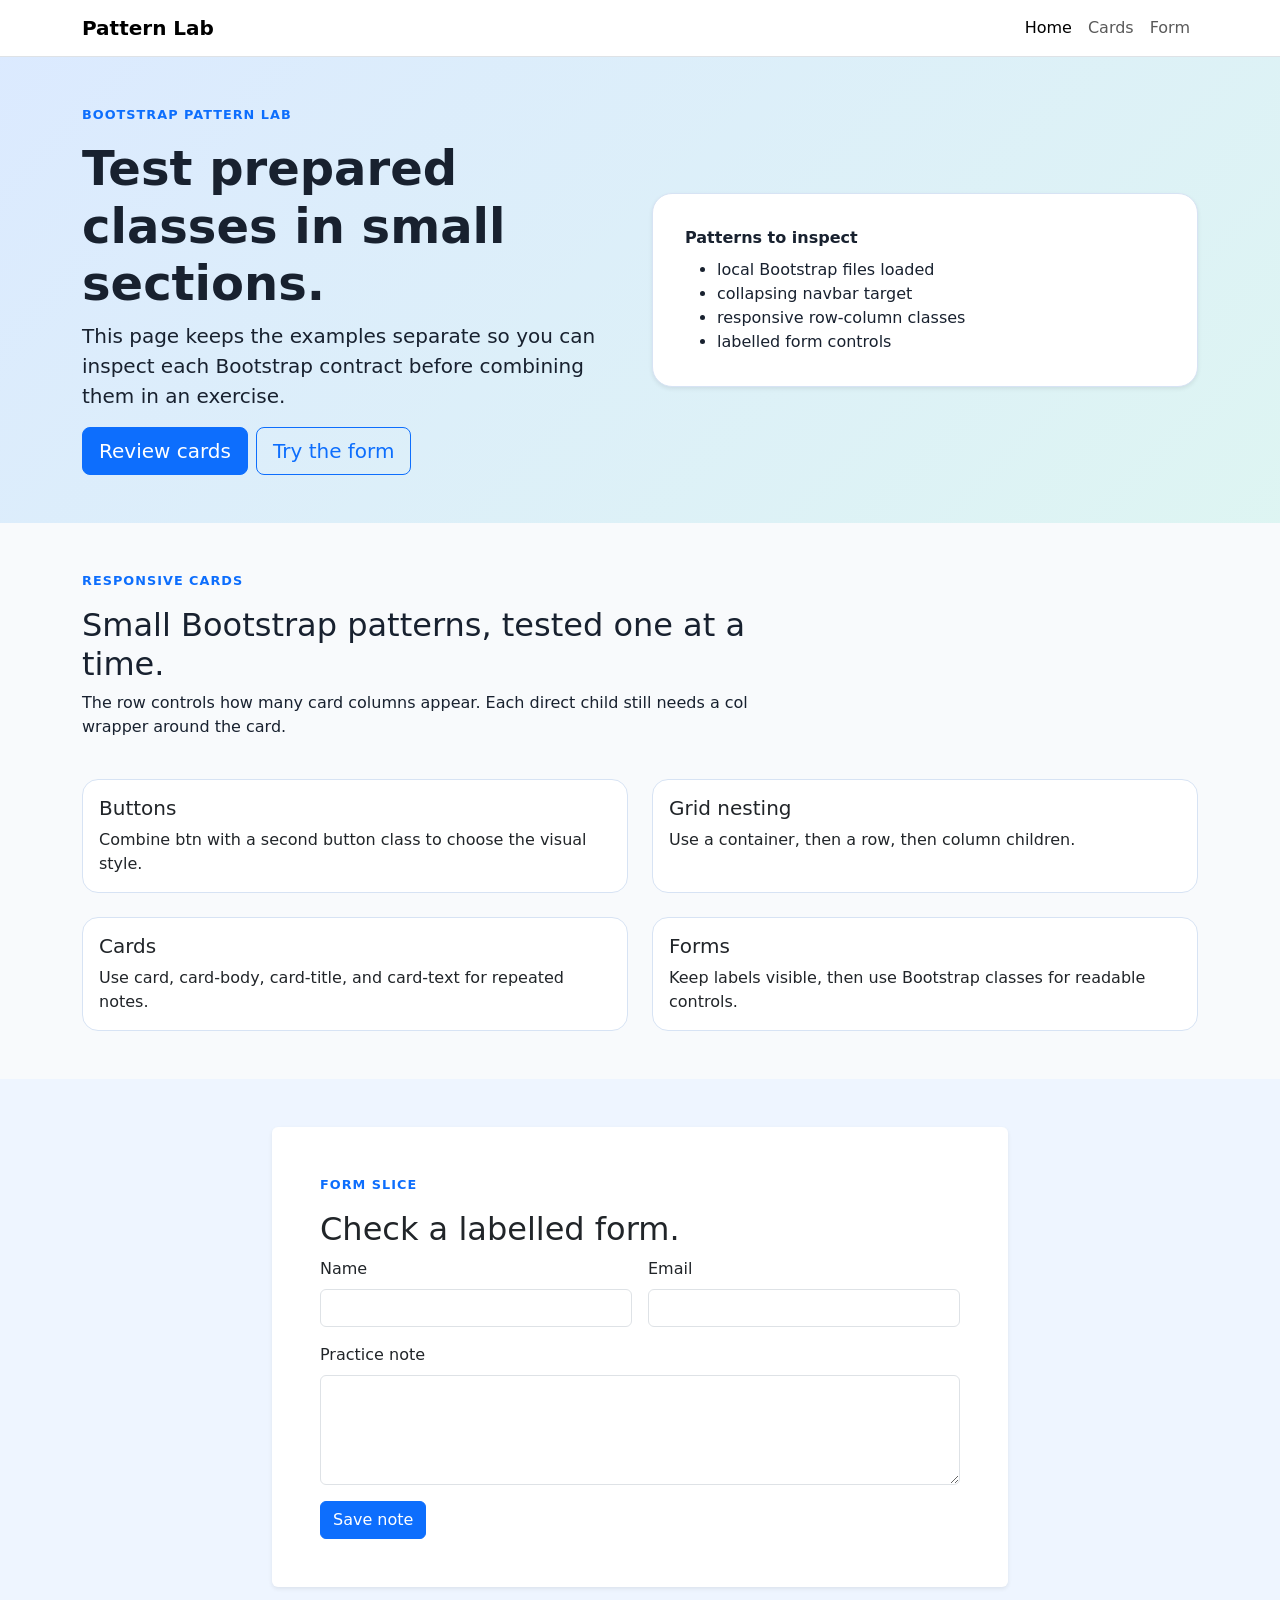
==== exercise9/bootstrap-foundations/index.html @ d6cf2c2c "exercise8" ====
<!DOCTYPE html>
<html lang="en">
  <head>
    <meta charset="UTF-8">
    <meta name="viewport" content="width=device-width, initial-scale=1.0">
    <title>Bootstrap foundations</title>
    <link rel="stylesheet" href="vendor/bootstrap-5.3.9/css/bootstrap.min.css">
    <link rel="stylesheet" href="custom.css">
    <script defer src="vendor/bootstrap-5.3.9/js/bootstrap.bundle.min.js"></script>
  </head>
  <body>
    <nav class="navbar navbar-expand-lg bg-white border-bottom sticky-top">
      <div class="container">
        <a class="navbar-brand fw-bold" href="#">Pattern Lab</a>
        <button
          class="navbar-toggler"
          type="button"
          data-bs-toggle="collapse"
          data-bs-target="#lessonMenu"
          aria-controls="lessonMenu"
          aria-expanded="false"
          aria-label="Toggle navigation"
        >
          <span class="navbar-toggler-icon"></span>
        </button>
        <div class="collapse navbar-collapse" id="lessonMenu">
          <ul class="navbar-nav ms-auto">
            <li class="nav-item"><a class="nav-link active" aria-current="page" href="#">Home</a></li>
            <li class="nav-item"><a class="nav-link" href="#cards">Cards</a></li>
            <li class="nav-item"><a class="nav-link" href="#form">Form</a></li>
          </ul>
        </div>
      </div>
    </nav>

    <main>
      <section class="pattern-intro py-5">
        <div class="container">
          <div class="row align-items-center g-4">
            <div class="col-lg-6">
              <p class="lab-label">Bootstrap pattern lab</p>
              <h1 class="display-5 fw-bold">Test prepared classes in small sections.</h1>
              <p class="lead">
                This page keeps the examples separate so you can inspect each
                Bootstrap contract before combining them in an exercise.
              </p>
              <div class="d-flex flex-column flex-sm-row gap-2">
                <a class="btn btn-primary btn-lg" href="#cards">Review cards</a>
                <a class="btn btn-outline-primary btn-lg" href="#form">Try the form</a>
              </div>
            </div>

            <div class="col-lg-6">
              <div class="practice-panel shadow-sm">
                <p class="mb-2 fw-bold">Patterns to inspect</p>
                <ul class="mb-0">
                  <li>local Bootstrap files loaded</li>
                  <li>collapsing navbar target</li>
                  <li>responsive row-column classes</li>
                  <li>labelled form controls</li>
                </ul>
              </div>
            </div>
          </div>
        </div>
      </section>

      <section class="py-5" id="cards" aria-labelledby="cards-title">
        <div class="container">
          <div class="row mb-4">
            <div class="col-lg-8">
              <p class="lab-label">Responsive cards</p>
              <h2 id="cards-title">Small Bootstrap patterns, tested one at a time.</h2>
              <p>
                The row controls how many card columns appear. Each direct child
                still needs a col wrapper around the card.
              </p>
            </div>
          </div>

          <div class="row row-cols-1 row-cols-sm-2 g-4">
            <div class="col">
              <article class="card h-100 topic-card">
                <div class="card-body">
                  <h3 class="h5 card-title">Buttons</h3>
                  <p class="card-text">Combine btn with a second button class to choose the visual style.</p>
                </div>
              </article>
            </div>

            <div class="col">
              <article class="card h-100 topic-card">
                <div class="card-body">
                  <h3 class="h5 card-title">Grid nesting</h3>
                  <p class="card-text">Use a container, then a row, then column children.</p>
                </div>
              </article>
            </div>

            <div class="col">
              <article class="card h-100 topic-card">
                <div class="card-body">
                  <h3 class="h5 card-title">Cards</h3>
                  <p class="card-text">Use card, card-body, card-title, and card-text for repeated notes.</p>
                </div>
              </article>
            </div>

            <div class="col">
              <article class="card h-100 topic-card">
                <div class="card-body">
                  <h3 class="h5 card-title">Forms</h3>
                  <p class="card-text">Keep labels visible, then use Bootstrap classes for readable controls.</p>
                </div>
              </article>
            </div>
          </div>
        </div>
      </section>

      <section class="form-slice py-5" id="form" aria-labelledby="form-title">
        <div class="container">
          <div class="row justify-content-center">
            <div class="col-lg-8">
              <div class="card border-0 shadow-sm">
                <div class="card-body p-4 p-md-5">
                  <p class="lab-label">Form slice</p>
                  <h2 id="form-title">Check a labelled form.</h2>
                  <form>
                    <div class="row g-3">
                      <div class="col-md-6">
                        <label class="form-label" for="name">Name</label>
                        <input class="form-control" id="name" type="text">
                      </div>

                      <div class="col-md-6">
                        <label class="form-label" for="email">Email</label>
                        <input class="form-control" id="email" type="email">
                      </div>

                      <div class="col-12">
                        <label class="form-label" for="note">Practice note</label>
                        <textarea class="form-control" id="note" rows="4"></textarea>
                      </div>

                      <div class="col-12">
                        <button class="btn btn-primary" type="submit">Save note</button>
                      </div>
                    </div>
                  </form>
                </div>
              </div>
            </div>
          </div>
        </div>
      </section>
    </main>
  </body>
</html>
---- exercise9/bootstrap-foundations/custom.css ----
body {
  background-color: #f8fafc;
  color: #18212f;
}

.pattern-intro {
  background:
    linear-gradient(135deg, rgba(13, 110, 253, 0.12), rgba(32, 201, 151, 0.12)),
    #f8fbff;
}

.lab-label {
  color: #0d6efd;
  font-size: 0.8rem;
  font-weight: 700;
  letter-spacing: 0.08em;
  text-transform: uppercase;
}

.practice-panel {
  border: 1px solid #d7e3f4;
  border-radius: 1.25rem;
  background-color: #ffffff;
  padding: 2rem;
}

.topic-card {
  border-color: #d7e3f4;
  border-radius: 1rem;
}

.form-slice {
  background-color: #eef5ff;
}
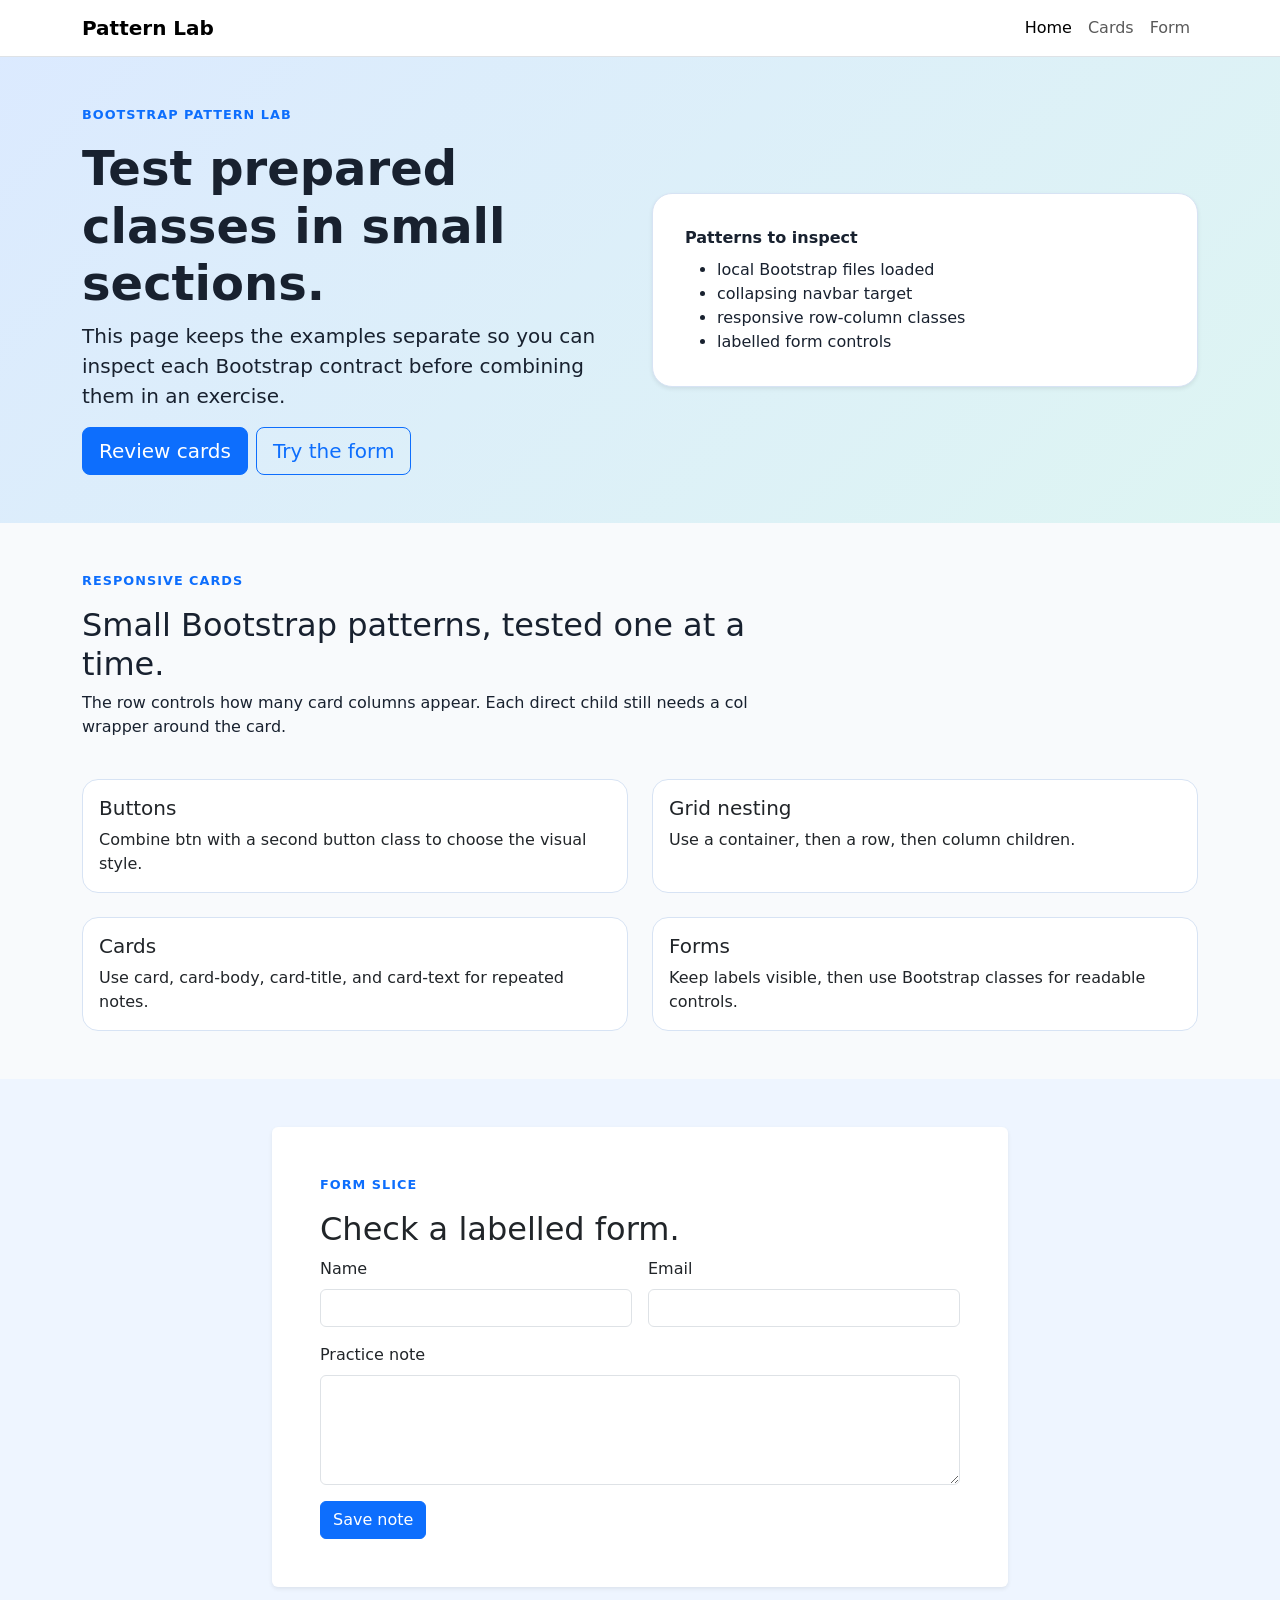
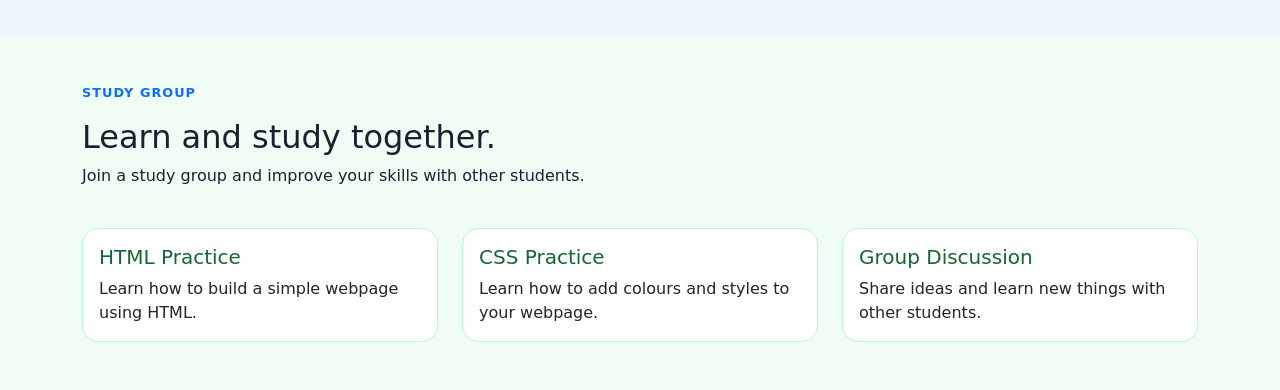
==== commit da273a08: "exercise9" ====
--- a/exercise9/bootstrap-foundations/index.html
+++ b/exercise9/bootstrap-foundations/index.html
@@ -1,3 +1,4 @@
+
 <!DOCTYPE html>
 <html lang="en">
   <head>
@@ -154,6 +155,48 @@
           </div>
         </div>
       </section>
+
+      <!-- New Study Group Section -->
+      <section class="study-section py-5">
+        <div class="container">
+          <div class="row mb-4">
+            <div class="col-lg-8">
+              <p class="lab-label">Study Group</p>
+              <h2>Learn and study together.</h2>
+              <p>Join a study group and improve your skills with other students.</p>
+            </div>
+          </div>
+
+          <div class="row row-cols-1 row-cols-md-3 g-4">
+            <div class="col">
+              <article class="card h-100 study-card">
+                <div class="card-body">
+                  <h3 class="h5 card-title">HTML Practice</h3>
+                  <p class="card-text">Learn how to build a simple webpage using HTML.</p>
+                </div>
+              </article>
+            </div>
+
+            <div class="col">
+              <article class="card h-100 study-card">
+                <div class="card-body">
+                  <h3 class="h5 card-title">CSS Practice</h3>
+                  <p class="card-text">Learn how to add colours and styles to your webpage.</p>
+                </div>
+              </article>
+            </div>
+
+            <div class="col">
+              <article class="card h-100 study-card">
+                <div class="card-body">
+                  <h3 class="h5 card-title">Group Discussion</h3>
+                  <p class="card-text">Share ideas and learn new things with other students.</p>
+                </div>
+              </article>
+            </div>
+          </div>
+        </div>
+      </section>
     </main>
   </body>
 </html>
--- a/exercise9/bootstrap-foundations/custom.css
+++ b/exercise9/bootstrap-foundations/custom.css
@@ -32,3 +32,17 @@
 .form-slice {
   background-color: #eef5ff;
 }
+
+.study-section {
+  background-color: #f0fdf4;
+}
+
+.study-card {
+  border: 1px solid #bbf7d0;
+  border-radius: 1rem;
+  background-color: #ffffff;
+}
+
+.study-card .card-title {
+  color: #166534;
+}
